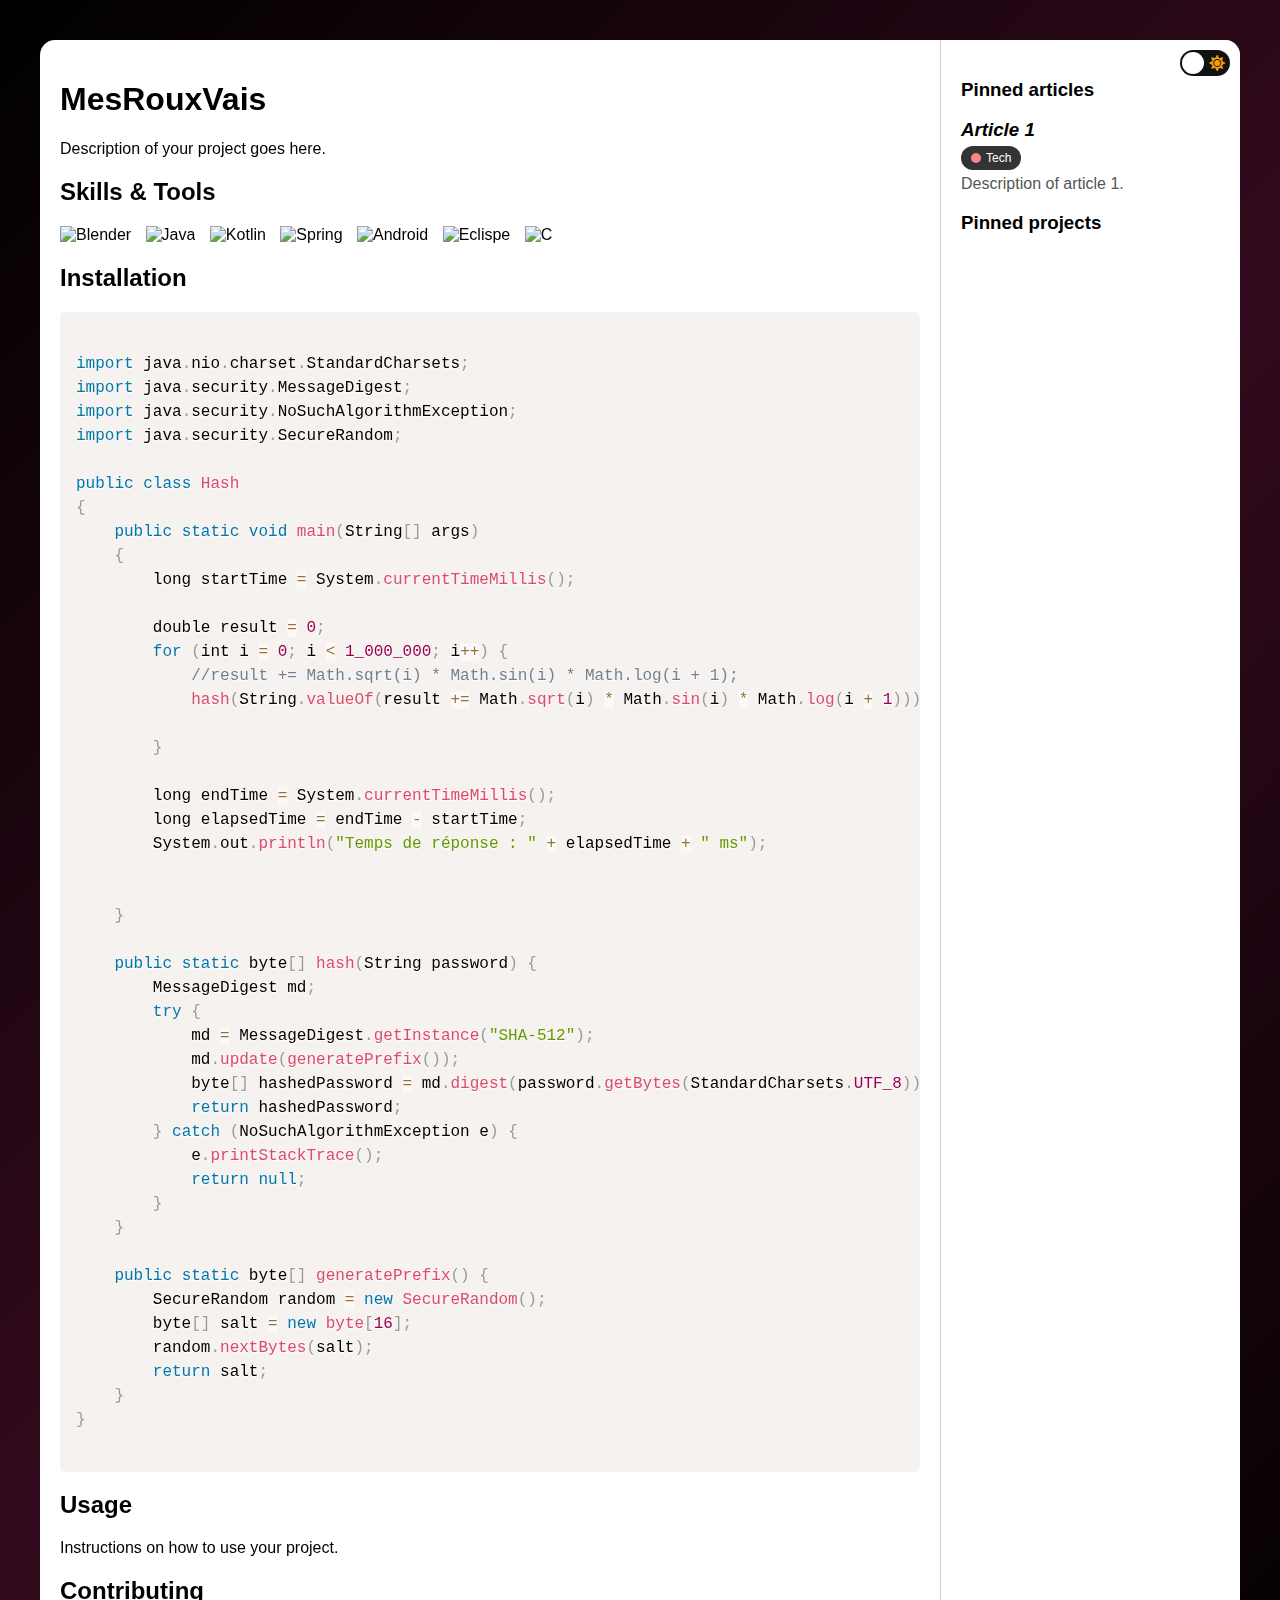
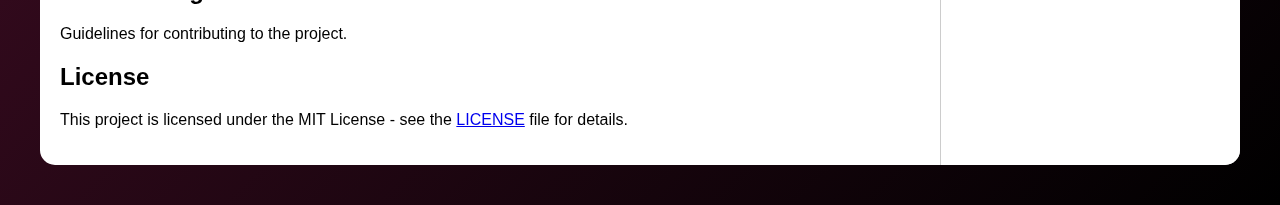
==== index.html @ fc36d923 "google tag" ====
<!DOCTYPE html>
<html lang="en">
<head>
    <!-- Google Tag Manager -->
    <script>(function(w,d,s,l,i){w[l]=w[l]||[];w[l].push({'gtm.start':
        new Date().getTime(),event:'gtm.js'});var f=d.getElementsByTagName(s)[0],
        j=d.createElement(s),dl=l!='dataLayer'?'&l='+l:'';j.async=true;j.src=
        'https://www.googletagmanager.com/gtm.js?id='+i+dl;f.parentNode.insertBefore(j,f);
        })(window,document,'script','dataLayer','GTM-5SFSWWX7');</script>
        <!-- End Google Tag Manager -->
    <meta charset="UTF-8">
    <meta name="viewport" content="width=device-width, initial-scale=1.0">
    <title>mesrouxvais</title>
    <link id="theme-link" rel="stylesheet" href="lighCode.css">
    <link rel="stylesheet" href="https://cdnjs.cloudflare.com/ajax/libs/font-awesome/5.15.3/css/all.min.css" />
    <link id="theme-button" rel="stylesheet" href="darkModeButton right.css">
    <style>

        .dark-mode {
            background: linear-gradient(-45deg, rgb(0, 0, 0), rgb(51, 10, 29), rgb(0, 0, 0));
            color: white;
        }

        .dark-mode .content-wrapper {
            background: #333;
            color: white;
        }

        .dark-mode h1,
        .dark-mode h2,
        .dark-mode p {
            color: white;
        }

        body {
            font-family: Arial, sans-serif;
            display: flex;
            max-width: 100%;
            margin: 0;
            background: linear-gradient(-45deg, rgb(0, 0, 0), rgb(51, 10, 29), rgb(0, 0, 0));
            padding: 40px;

            height: 100%;
            min-height: 100vh;
            background-size: cover;
            background-repeat: no-repeat;
        }
        .content-wrapper {
            display: flex;
            width: 100%;
            background: white;
            border-radius: 15px;
            position: relative;
        }
        .content {
            width: 75%;
            padding: 20px;
            position: relative;
        }
        .sidebar {
            position: relative;
            width: 25%;
            padding: 20px;
            border-left: 1px solid #ccc;
            background: rgba(255, 255, 255, 0.8);
            border-bottom-right-radius: 15px;
            border-top-right-radius: 15px;
        }
        .dark-mode .sidebar{
            background: rgba(20, 20, 20, 0.8);
        }
        .skill-icon {
            margin-right: 10px;
        }
        pre {
            background: #f3f3f3;
            padding: 10px;
            border-radius: 5px;
            overflow-x: auto;
        }
        code {
            background: #f3f3f3;
            padding: 2px 5px;
            border-radius: 3px;
        }
        .article {
            margin-bottom: 15px;
        }
        .article h3 {
            margin: 5px 0;
        }
        .article p {
            margin: 0;
            color: #555;
        }
        .tag { 
            display: inline-flex;
            align-items: center;
            background-color: #333;
            padding: 5px 10px;
            border-radius: 15px;
            font-size: 12px;
            margin-right: 5px; 
            margin-bottom: 5px;
        }
        .tag p{
            color: #fff;
        }
        .tag span{
            content: ' '; display: inline-block; width: 10px; height: 10px; border-radius: 50%; margin-right: 5px;
        }
        .navbar {
            display: none;
        }
        .tab-content.active {
            display: block;
        }

        .picture{
            width: 150px; height: 150px;
            border-radius: 100%;
            position: absolute;
            top: 10px;
            right: 10px;

            display: none;
            
        }
        @media (max-width: 768px) {
            body {
                flex-direction: column;
            }
            .content, .sidebar {
                width: 100%;
                padding: 10px;
                background: rgba(255, 255, 255, 0.9);
            }
            .sidebar {
                border-left: none;
                border-top: 1px solid #ccc;
            }
            .navbar {
                display: flex;
                justify-content: space-around;
                width: 100%;
                background: #333;
                color: #fff;
                padding: 10px;
            }
            .navbar a {
                color: #fff;
                text-decoration: none;
                padding: 10px;
            }
            .navbar a.active {
                background: #575757;
                border-radius: 5px;
            }
        }
    </style>
</head>
<body>
    <!-- Google Tag Manager (noscript) -->
    <noscript><iframe src="https://www.googletagmanager.com/ns.html?id=GTM-5SFSWWX7"
        height="0" width="0" style="display:none;visibility:hidden"></iframe></noscript>
        <!-- End Google Tag Manager (noscript) -->
    <div class="navbar">
        <a href="#" class="tab-link active" data-tab="presentation">Présentation</a>
        <a href="#" class="tab-link" data-tab="articles">Articles</a>
    </div>

    <div class="content-wrapper">
        <div class="content tab-content active" id="presentation">
            <h1>MesRouxVais</h1>
            <p>Description of your project goes here.</p>
            <img class="picture">
            <h2>Skills & Tools</h2>
            <p>
                <img src="https://skillicons.dev/icons?i=blender" alt="Blender" class="skill-icon">
                <img src="https://skillicons.dev/icons?i=java" alt="Java" class="skill-icon">
                <img src="https://skillicons.dev/icons?i=kotlin" alt="Kotlin" class="skill-icon">
                <img src="https://skillicons.dev/icons?i=spring" alt="Spring" class="skill-icon">
                <img src="https://skillicons.dev/icons?i=androidstudio" alt="Android" class="skill-icon">
                <img src="https://skillicons.dev/icons?i=eclipse" alt="Eclispe" class="skill-icon">
                <img src="https://skillicons.dev/icons?i=c" alt="C" class="skill-icon">
            </p>

            <h2>Installation</h2>
            <pre><code class="language-JavaScript">
import java.nio.charset.StandardCharsets;
import java.security.MessageDigest;
import java.security.NoSuchAlgorithmException;
import java.security.SecureRandom;

public class Hash
{
    public static void main(String[] args)
    {
        long startTime = System.currentTimeMillis();
        
        double result = 0;
        for (int i = 0; i < 1_000_000; i++) {
            //result += Math.sqrt(i) * Math.sin(i) * Math.log(i + 1);
            hash(String.valueOf(result += Math.sqrt(i) * Math.sin(i) * Math.log(i + 1)));
            
        }
        
        long endTime = System.currentTimeMillis();
        long elapsedTime = endTime - startTime;
        System.out.println("Temps de réponse : " + elapsedTime + " ms");
        
        
    }
    
    public static byte[] hash(String password) {
        MessageDigest md;
        try {
            md = MessageDigest.getInstance("SHA-512");
            md.update(generatePrefix());
            byte[] hashedPassword = md.digest(password.getBytes(StandardCharsets.UTF_8));
            return hashedPassword;
        } catch (NoSuchAlgorithmException e) {
            e.printStackTrace();
            return null;
        }
    }
    
    public static byte[] generatePrefix() {
        SecureRandom random = new SecureRandom();
        byte[] salt = new byte[16];
        random.nextBytes(salt);
        return salt;
    }
}
            </code></pre>

            <h2>Usage</h2>
            <p>Instructions on how to use your project.</p>

            <h2>Contributing</h2>
            <p>Guidelines for contributing to the project.</p>

            <h2>License</h2>
            <p>This project is licensed under the MIT License - see the <a href="LICENSE">LICENSE</a> file for details.</p>
        </div>

        <div class="sidebar tab-content" id="articles">
            <h3>Pinned articles</h3>
            <div class="darkMode">
                <input type="checkbox" class="checkbox" id="checkbox">
                <label for="checkbox" class="checkbox-label">
                    <i class="fas fa-moon"></i>
                    <i class="fas fa-sun"></i>
                    <span class="ball"></span>
                </label>
            </div>
            <div class="article">
                <h3><em>Article 1</em></h3>
                <div class="tag"><span style="background-color: rgb(252, 133, 133);"></span><p>Tech</p></div>
                <p>Description of article 1.</p>
            </div>
            <h3>Pinned projects</h3>
        </div>
    </div>


    <script src="codeColor.js"></script>
    <script src="darkModeButton.js"></script>
    <script>
        document.querySelectorAll('.tab-link').forEach(link => {
            link.addEventListener('click', function(e) {
                e.preventDefault();
                document.querySelectorAll('.tab-link').forEach(tab => tab.classList.remove('active'));
                document.querySelectorAll('.tab-content').forEach(content => content.classList.remove('active'));
                this.classList.add('active');
                document.getElementById(this.getAttribute('data-tab')).classList.add('active');
            });
        });
    </script>
</body>
</html>
---- lighCode.css ----
/* PrismJS 1.29.0
https://prismjs.com/download.html#themes=prism&languages=markup+css+clike+javascript+java */
code[class*=language-],pre[class*=language-]{color:#000;background:0 0;text-shadow:0 1px #fff;font-family:Consolas,Monaco,'Andale Mono','Ubuntu Mono',monospace;font-size:1em;text-align:left;white-space:pre;word-spacing:normal;word-break:normal;word-wrap:normal;line-height:1.5;-moz-tab-size:4;-o-tab-size:4;tab-size:4;-webkit-hyphens:none;-moz-hyphens:none;-ms-hyphens:none;hyphens:none}code[class*=language-] ::-moz-selection,code[class*=language-]::-moz-selection,pre[class*=language-] ::-moz-selection,pre[class*=language-]::-moz-selection{text-shadow:none;background:#b3d4fc}code[class*=language-] ::selection,code[class*=language-]::selection,pre[class*=language-] ::selection,pre[class*=language-]::selection{text-shadow:none;background:#b3d4fc}@media print{code[class*=language-],pre[class*=language-]{text-shadow:none}}pre[class*=language-]{padding:1em;margin:.5em 0;overflow:auto}:not(pre)>code[class*=language-],pre[class*=language-]{background:#f5f2f0}:not(pre)>code[class*=language-]{padding:.1em;border-radius:.3em;white-space:normal}.token.cdata,.token.comment,.token.doctype,.token.prolog{color:#708090}.token.punctuation{color:#999}.token.namespace{opacity:.7}.token.boolean,.token.constant,.token.deleted,.token.number,.token.property,.token.symbol,.token.tag{color:#905}.token.attr-name,.token.builtin,.token.char,.token.inserted,.token.selector,.token.string{color:#690}.language-css .token.string,.style .token.string,.token.entity,.token.operator,.token.url{color:#9a6e3a;background:hsla(0,0%,100%,.5)}.token.atrule,.token.attr-value,.token.keyword{color:#07a}.token.class-name,.token.function{color:#dd4a68}.token.important,.token.regex,.token.variable{color:#e90}.token.bold,.token.important{font-weight:700}.token.italic{font-style:italic}.token.entity{cursor:help}
---- darkModeButton right.css ----
@import url("https://fonts.googleapis.com/css2?family=Montserrat&display=swap");

* {box-sizing: border-box;}

body {
  font-family: "Montserrat", sans-serif;
}

.darkMode {
  position: absolute;
  top: 10px;
  right: 10px;
}


.checkbox {
    opacity: 0;
    position: absolute;
  }
  
  .checkbox-label {
    background-color: #111;
    width: 50px;
    height: 26px;
    border-radius: 50px;
    position: relative;
    padding: 5px;
    cursor: pointer;
    display: flex;
    justify-content: space-between;
    align-items: center;
  }
  
  .fa-moon {color: #f1c40f;}
  
  .fa-sun {color: #f39c12;}
  
  .checkbox-label .ball {
    background-color: #fff;
    width: 22px;
    height: 22px;
    position: absolute;
    left: 2px;
    top: 2px;
    border-radius: 50%;
    transition: transform 0.3s linear;
  }
  
  .checkbox:checked + .checkbox-label .ball {
    transform: translateX(24px);
  }
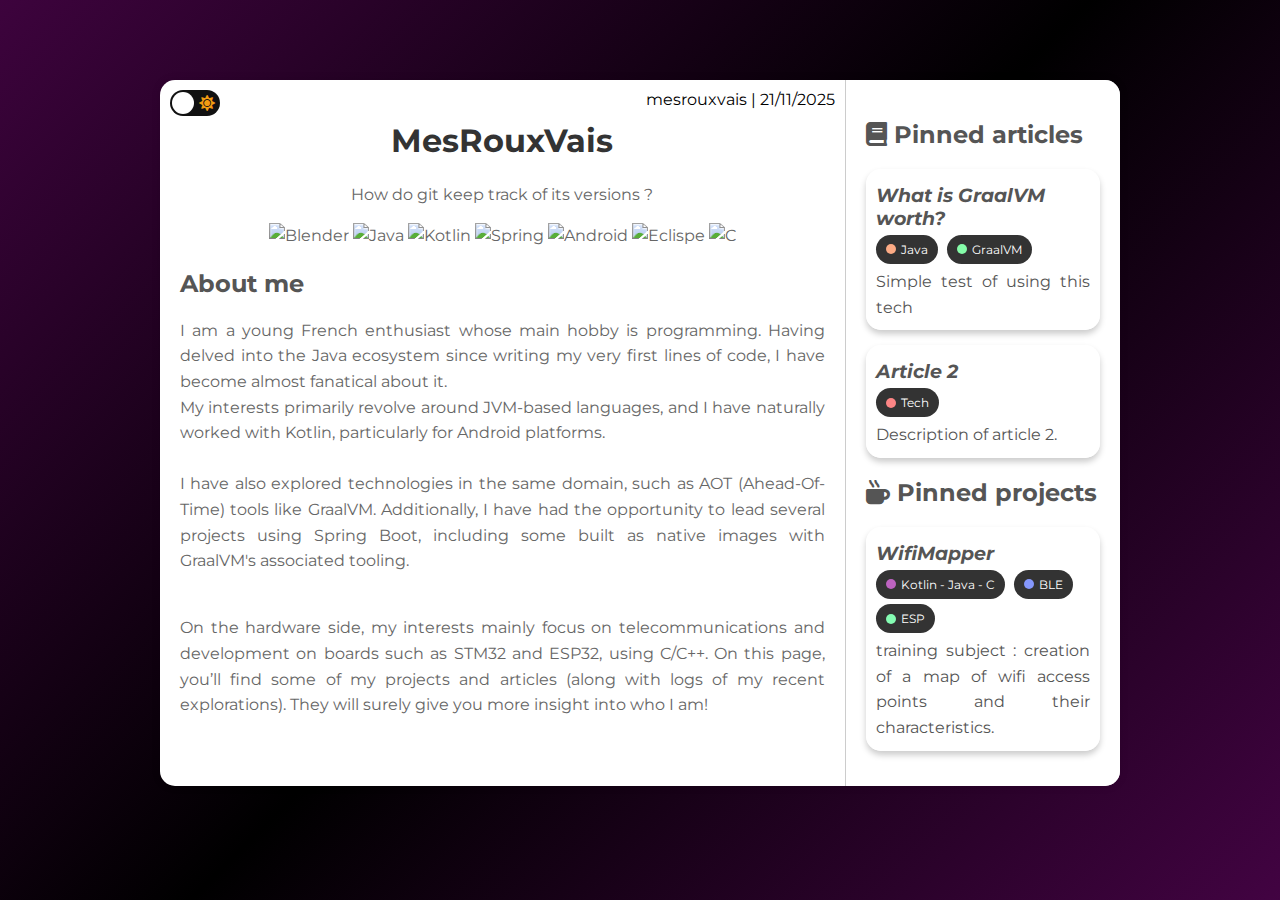
==== commit 038fdc23: "correct" ====
--- a/index.html
+++ b/index.html
@@ -1,90 +1,54 @@
 <!DOCTYPE html>
 <html lang="en">
+
 <head>
-    <!-- Google Tag Manager -->
-    <script>(function(w,d,s,l,i){w[l]=w[l]||[];w[l].push({'gtm.start':
-        new Date().getTime(),event:'gtm.js'});var f=d.getElementsByTagName(s)[0],
-        j=d.createElement(s),dl=l!='dataLayer'?'&l='+l:'';j.async=true;j.src=
-        'https://www.googletagmanager.com/gtm.js?id='+i+dl;f.parentNode.insertBefore(j,f);
-        })(window,document,'script','dataLayer','GTM-5SFSWWX7');</script>
-        <!-- End Google Tag Manager -->
+                                                                <!-- Google tag (gtag.js) -->
+                                                                <script async src="https://www.googletagmanager.com/gtag/js?id=G-9JCMWGTGPD"></script>
+                                                                <script>
+                                                                window.dataLayer = window.dataLayer || [];
+                                                                function gtag(){dataLayer.push(arguments);}
+                                                                gtag('js', new Date());
+
+                                                                gtag('config', 'G-9JCMWGTGPD');
+                                                                </script>
     <meta charset="UTF-8">
     <meta name="viewport" content="width=device-width, initial-scale=1.0">
-    <title>mesrouxvais</title>
+    <title>MesRouxVais</title>
+    <link rel="icon" type="image/png" href="favicon/favicon-96x96.png" sizes="96x96" />
+    <link rel="icon" type="image/svg+xml" href="favicon/favicon.svg" />
+    <link rel="shortcut icon" href="favicon/favicon.ico" />
+    <link rel="apple-touch-icon" sizes="180x180" href="favicon/apple-touch-icon.png" />
+    <meta name="apple-mobile-web-app-title" content="mesrouxvais" />
+    <link rel="manifest" href="favicon/site.webmanifest" />
+    
     <link id="theme-link" rel="stylesheet" href="lighCode.css">
+    <link id="theme-button" rel="stylesheet" href="darkModeButton.css">
     <link rel="stylesheet" href="https://cdnjs.cloudflare.com/ajax/libs/font-awesome/5.15.3/css/all.min.css" />
-    <link id="theme-button" rel="stylesheet" href="darkModeButton right.css">
+    <link rel="stylesheet" href="main.css">
     <style>
-
-        .dark-mode {
-            background: linear-gradient(-45deg, rgb(0, 0, 0), rgb(51, 10, 29), rgb(0, 0, 0));
-            color: white;
-        }
-
-        .dark-mode .content-wrapper {
-            background: #333;
-            color: white;
-        }
-
-        .dark-mode h1,
-        .dark-mode h2,
-        .dark-mode p {
-            color: white;
-        }
-
-        body {
-            font-family: Arial, sans-serif;
-            display: flex;
-            max-width: 100%;
-            margin: 0;
-            background: linear-gradient(-45deg, rgb(0, 0, 0), rgb(51, 10, 29), rgb(0, 0, 0));
-            padding: 40px;
-
-            height: 100%;
-            min-height: 100vh;
-            background-size: cover;
-            background-repeat: no-repeat;
-        }
-        .content-wrapper {
-            display: flex;
-            width: 100%;
-            background: white;
-            border-radius: 15px;
-            position: relative;
-        }
-        .content {
-            width: 75%;
-            padding: 20px;
-            position: relative;
-        }
         .sidebar {
             position: relative;
-            width: 25%;
+            width: 30%;
             padding: 20px;
             border-left: 1px solid #ccc;
             background: rgba(255, 255, 255, 0.8);
             border-bottom-right-radius: 15px;
             border-top-right-radius: 15px;
+            transition: background 0.3s, color 0.3s;
         }
         .dark-mode .sidebar{
             background: rgba(20, 20, 20, 0.8);
         }
-        .skill-icon {
-            margin-right: 10px;
-        }
-        pre {
-            background: #f3f3f3;
-            padding: 10px;
-            border-radius: 5px;
-            overflow-x: auto;
-        }
-        code {
-            background: #f3f3f3;
-            padding: 2px 5px;
-            border-radius: 3px;
-        }
         .article {
             margin-bottom: 15px;
+            background: rgba(255, 255, 255, 0.9);
+            border-radius: 15px;
+            padding: 10px;
+            box-shadow: 0 4px 6px rgba(0, 0, 0, 0.205);
+            flex-direction: column;
+        }
+        .dark-mode .sidebar .article{
+            background: rgba(59, 59, 59, 0.13);
         }
         .article h3 {
             margin: 5px 0;
@@ -109,73 +73,71 @@
         .tag span{
             content: ' '; display: inline-block; width: 10px; height: 10px; border-radius: 50%; margin-right: 5px;
         }
-        .navbar {
-            display: none;
+        .container{
+            display: flex;
+            padding: 0px;
+            max-width: 75%;
+            width: fit-content;
         }
-        .tab-content.active {
-            display: block;
+        .main{
+            position: relative;
+            padding: 20px;
+            width: 75%;
+        }
+        .article-link {
+            text-decoration: none; /* Supprime le soulignement des liens */
+            color: inherit; /* Utilise la couleur par défaut du texte */
+            display: block; /* Permet de rendre le lien "cliquable" partout */
+        }
+        .article-link:hover .article {
+            box-shadow: 0 6px 8px rgba(0, 0, 0, 0.3); /* Effet au survol */
         }
 
-        .picture{
-            width: 150px; height: 150px;
-            border-radius: 100%;
-            position: absolute;
-            top: 10px;
-            right: 10px;
-
-            display: none;
-            
-        }
-        @media (max-width: 768px) {
-            body {
-                flex-direction: column;
+        @media (max-width: 600px) {
+            .container {
+                padding: 5px;
+                width: 100%;
+                max-width: none;
+                margin-top: 0px;
+                margin-bottom: 0px;
+                border-radius: 0px;
+                display: block;
             }
-            .content, .sidebar {
-                width: 100%;
-                padding: 10px;
-                background: rgba(255, 255, 255, 0.9);
+            .main{
+                width: auto;
             }
             .sidebar {
+                /*display: none;*/
+                width: 100%;
                 border-left: none;
-                border-top: 1px solid #ccc;
-            }
-            .navbar {
-                display: flex;
-                justify-content: space-around;
-                width: 100%;
-                background: #333;
-                color: #fff;
-                padding: 10px;
-            }
-            .navbar a {
-                color: #fff;
-                text-decoration: none;
-                padding: 10px;
-            }
-            .navbar a.active {
-                background: #575757;
-                border-radius: 5px;
+                border-radius: 15px;
+                background-color: #f1f1f1;
             }
         }
     </style>
 </head>
+
 <body>
-    <!-- Google Tag Manager (noscript) -->
-    <noscript><iframe src="https://www.googletagmanager.com/ns.html?id=GTM-5SFSWWX7"
-        height="0" width="0" style="display:none;visibility:hidden"></iframe></noscript>
-        <!-- End Google Tag Manager (noscript) -->
-    <div class="navbar">
-        <a href="#" class="tab-link active" data-tab="presentation">Présentation</a>
-        <a href="#" class="tab-link" data-tab="articles">Articles</a>
-    </div>
-
-    <div class="content-wrapper">
-        <div class="content tab-content active" id="presentation">
+    <div class="container">
+        <div class="main">
+            <div class="view-counter">
+                <span id="viewCount">
+                    <span id="autor">mesrouxvais |</span>
+                    <span id="date">21/11/2025</span>
+                    <!--<span id="views">256 </span><i class="fas fa-eye"></i>-->
+                </span>
+            </div>
+            <div class="darkMode">
+                <input type="checkbox" class="checkbox" id="checkbox">
+                <label for="checkbox" class="checkbox-label">
+                    <i class="fas fa-moon"></i>
+                    <i class="fas fa-sun"></i>
+                    <span class="ball"></span>
+                </label>
+            </div>
             <h1>MesRouxVais</h1>
-            <p>Description of your project goes here.</p>
-            <img class="picture">
-            <h2>Skills & Tools</h2>
-            <p>
+            <p style="text-align: center;">How do git keep track of its versions ?</p>
+            <p style="text-align: center;">
                 <img src="https://skillicons.dev/icons?i=blender" alt="Blender" class="skill-icon">
                 <img src="https://skillicons.dev/icons?i=java" alt="Java" class="skill-icon">
                 <img src="https://skillicons.dev/icons?i=kotlin" alt="Kotlin" class="skill-icon">
@@ -185,97 +147,53 @@
                 <img src="https://skillicons.dev/icons?i=c" alt="C" class="skill-icon">
             </p>
 
-            <h2>Installation</h2>
-            <pre><code class="language-JavaScript">
-import java.nio.charset.StandardCharsets;
-import java.security.MessageDigest;
-import java.security.NoSuchAlgorithmException;
-import java.security.SecureRandom;
+            <h2>About me</h2>
+            <p>
+                I am a young French enthusiast whose main hobby is programming. Having delved into the Java ecosystem since writing my very first lines of code, I have become almost fanatical about it. <br>
 
-public class Hash
-{
-    public static void main(String[] args)
-    {
-        long startTime = System.currentTimeMillis();
+                My interests primarily revolve around JVM-based languages, and I have naturally worked with Kotlin, particularly for Android platforms.<br><br> I have also explored technologies in the same domain, such as AOT (Ahead-Of-Time) tools like GraalVM. Additionally, I have had the opportunity to lead several projects using Spring Boot, including some built as native images with GraalVM's associated tooling.<br><br>
+            </p>
+            <p>
+                On the hardware side, my interests mainly focus on telecommunications and development on boards such as STM32 and ESP32, using C/C++.
+                
+                On this page, you’ll find some of my projects and articles (along with logs of my recent explorations). They will surely give you more insight into who I am!
+            </p>
+            
+        </div>
+        <div class="sidebar tab-content" id="articles">
+            <h2><i class="fas fa-book"></i> Pinned articles</h2>
+            <a href="graalvmbenchmark.html" class="article-link">
+                <div class="article">
+                    <h3><em>What is GraalVM worth?</em></h3>
+                    <div class="tag"><span style="background-color: rgb(252, 171, 133);"></span><p>Java</p></div>
+                    <div class="tag"><span style="background-color: rgb(133, 252, 169);"></span><p>GraalVM</p></div>
+                    <p>Simple test of using this tech</p>
+                </div>
+            </a>
         
-        double result = 0;
-        for (int i = 0; i < 1_000_000; i++) {
-            //result += Math.sqrt(i) * Math.sin(i) * Math.log(i + 1);
-            hash(String.valueOf(result += Math.sqrt(i) * Math.sin(i) * Math.log(i + 1)));
-            
-        }
-        
-        long endTime = System.currentTimeMillis();
-        long elapsedTime = endTime - startTime;
-        System.out.println("Temps de réponse : " + elapsedTime + " ms");
-        
-        
-    }
-    
-    public static byte[] hash(String password) {
-        MessageDigest md;
-        try {
-            md = MessageDigest.getInstance("SHA-512");
-            md.update(generatePrefix());
-            byte[] hashedPassword = md.digest(password.getBytes(StandardCharsets.UTF_8));
-            return hashedPassword;
-        } catch (NoSuchAlgorithmException e) {
-            e.printStackTrace();
-            return null;
-        }
-    }
-    
-    public static byte[] generatePrefix() {
-        SecureRandom random = new SecureRandom();
-        byte[] salt = new byte[16];
-        random.nextBytes(salt);
-        return salt;
-    }
-}
-            </code></pre>
-
-            <h2>Usage</h2>
-            <p>Instructions on how to use your project.</p>
-
-            <h2>Contributing</h2>
-            <p>Guidelines for contributing to the project.</p>
-
-            <h2>License</h2>
-            <p>This project is licensed under the MIT License - see the <a href="LICENSE">LICENSE</a> file for details.</p>
+            <a href="article2.html" class="article-link">
+                <div class="article">
+                    <h3><em>Article 2</em></h3>
+                    <div class="tag"><span style="background-color: rgb(252, 133, 133);"></span><p>Tech</p></div>
+                    <p>Description of article 2.</p>
+                </div>
+            </a>
+            <h2><i class="fas fa-mug-hot"></i> Pinned projects</h2>
+            <a href="https://github.com/MesRouxVais/wifiMapper" class="article-link">
+                <div class="article">
+                    <h3><em>WifiMapper</em></h3>
+                    <div class="tag"><span style="background-color: rgb(189, 99, 192);"></span><p>Kotlin - Java - C</p></div>
+                    <div class="tag"><span style="background-color: rgb(133, 151, 252);"></span><p>BLE</p></div>
+                    <div class="tag"><span style="background-color: rgb(133, 252, 179);"></span><p>ESP</p></div>
+                    <p>training subject : creation of a map of wifi access points and their characteristics.</p>
+                </div>
+            </a>
         </div>
 
-        <div class="sidebar tab-content" id="articles">
-            <h3>Pinned articles</h3>
-            <div class="darkMode">
-                <input type="checkbox" class="checkbox" id="checkbox">
-                <label for="checkbox" class="checkbox-label">
-                    <i class="fas fa-moon"></i>
-                    <i class="fas fa-sun"></i>
-                    <span class="ball"></span>
-                </label>
-            </div>
-            <div class="article">
-                <h3><em>Article 1</em></h3>
-                <div class="tag"><span style="background-color: rgb(252, 133, 133);"></span><p>Tech</p></div>
-                <p>Description of article 1.</p>
-            </div>
-            <h3>Pinned projects</h3>
-        </div>
     </div>
-
 
     <script src="codeColor.js"></script>
     <script src="darkModeButton.js"></script>
-    <script>
-        document.querySelectorAll('.tab-link').forEach(link => {
-            link.addEventListener('click', function(e) {
-                e.preventDefault();
-                document.querySelectorAll('.tab-link').forEach(tab => tab.classList.remove('active'));
-                document.querySelectorAll('.tab-content').forEach(content => content.classList.remove('active'));
-                this.classList.add('active');
-                document.getElementById(this.getAttribute('data-tab')).classList.add('active');
-            });
-        });
-    </script>
 </body>
-</html>
+
+</html>--- a/darkModeButton.css
+++ b/darkModeButton.css
@@ -0,0 +1,53 @@
+@import url("https://fonts.googleapis.com/css2?family=Montserrat&display=swap");
+
+* {box-sizing: border-box;}
+
+body {
+  font-family: "Montserrat", sans-serif;
+}
+
+.darkMode {
+  position: absolute;
+  top: 10px;
+  left: 10px;
+  z-index: 999; /* Assure qu'il est au-dessus de tout */
+}
+
+
+.checkbox {
+    opacity: 0;
+    position: absolute;
+  }
+  
+  .checkbox-label {
+    background-color: #111;
+    width: 50px;
+    height: 26px;
+    border-radius: 50px;
+    position: relative;
+    padding: 5px;
+    cursor: pointer;
+    display: flex;
+    justify-content: space-between;
+    align-items: center;
+  }
+  
+  .fa-moon {color: #f1c40f;}
+  
+  .fa-sun {color: #f39c12;}
+  
+  .checkbox-label .ball {
+    background-color: #fff;
+    width: 22px;
+    height: 22px;
+    position: absolute;
+    left: 2px;
+    top: 2px;
+    border-radius: 50%;
+    transition: transform 0.3s linear;
+  }
+  
+  .checkbox:checked + .checkbox-label .ball {
+    transform: translateX(24px);
+  }
+  
--- a/main.css
+++ b/main.css
@@ -0,0 +1,186 @@
+* {
+    box-sizing: border-box;
+}
+
+body {
+    margin: 0;
+    font-family: "Montserrat", sans-serif;
+    background: linear-gradient(-45deg, rgb(66, 3, 66), black, rgb(61, 3, 61));
+    display: flex;
+    flex-direction: column;
+    align-items: center;
+    transition: background 0.3s, color 0.3s;
+
+    height: 100%;
+    min-height: 100vh;
+    background-size: cover;
+    background-repeat: no-repeat;
+}
+
+.container {
+    position: relative;
+    background: white;
+    padding: 20px;
+    border-radius: 15px;
+    width: 80%;
+    max-width: 800px;
+    box-shadow: 0 0 10px rgba(0, 0, 0, 0.1);
+    margin-top: 80px;
+    margin-bottom: 80px;
+    /* To avoid overlap with navbar */
+    transition: background 0.3s, color 0.3s;
+}
+
+h1 {
+    text-align: center;
+    color: #333;
+}
+
+h2,h3{
+    color: #555;
+}
+
+p {
+    color: #666;
+    line-height: 1.6;
+    text-align: justify;
+}
+
+.chart-container {
+    margin-top: 20px;
+}
+
+.dark-mode {
+    background: linear-gradient(-45deg, rgb(0, 0, 0), rgb(51, 10, 29), rgb(0, 0, 0));
+    color: white;
+}
+
+.dark-mode .container {
+    background: #333;
+    color: white;
+}
+
+.dark-mode h1,
+.dark-mode h2,
+.dark-mode p {
+    color: white;
+}
+
+summary {
+    list-style-type: none;
+    /* Supprime la puce par défaut */
+    position: relative;
+    cursor: pointer;
+    font-weight: bold;
+    color: #3366cc;
+    padding: 0.5em 1em;
+    border-bottom: 2px solid transparent;
+    /* Bordure transparente pour l'animation */
+}
+
+summary:hover {
+    color: #ce0e58;
+    border-bottom: 2px solid #ce0e58;
+    /* Change la couleur de la bordure au survol */
+}
+
+
+.view-counter {
+    position: absolute;
+    top: 10px;
+    right: 10px;
+    display: flex;
+    align-items: center;
+}
+.view-counter i {
+    margin-right: 5px;
+    color: #333;
+}
+.dark-mode .view-counter i{
+    color: #ccc;
+}
+
+
+li {
+    color: #666;
+    line-height: 1.6;
+    padding-top: 20px;
+}
+.dark-mode li{
+    color: white;
+}
+
+
+
+/*sommmmmmmmmmmmairreeeeeeee*/
+.toc-container {
+    margin: 20px;
+    padding: 20px;
+    border: 1px solid #ccc;
+    background-color: #f9f9f9;
+}
+.toc-title {
+    font-size: 1.5em;
+    margin-bottom: 10px;
+}
+.toc-list {
+    list-style-type: none;
+    padding: 0;
+}
+.toc-list li {
+    margin: 5px 0;
+    padding-top: 0px;
+}
+.toc-list li a {
+    text-decoration: none;
+    color: #3366cc;
+}
+.toc-list li a:hover {
+    text-decoration: underline;
+    color: #ce0e58;
+}
+.dark-mode .toc-container{
+    background-color: #333;
+}
+
+
+/*table*/
+table {
+    width: 100%;
+    border-collapse: collapse;
+    margin: 20px 0;
+    font-size: 1em;
+    font-family: Arial, sans-serif;
+    text-align: left;
+}
+th, td {
+    padding: 12px 15px;
+    border: 1px solid #ddd;
+}
+th {
+    background-color: #f4f4f4;
+}
+.dark-mode th{
+    background-color: #575757;
+}
+.checkmark {
+    color: green;
+    font-weight: bold;
+}
+.crossmark {
+    color: red;
+    font-weight: bold;
+}
+
+
+
+@media (max-width: 600px) {
+    .container {
+        padding: 20px;
+        width: 100%;
+        max-width: none;
+        margin-top: 0px;
+        margin-bottom: 0px;
+        border-radius: 0px;
+    }
+}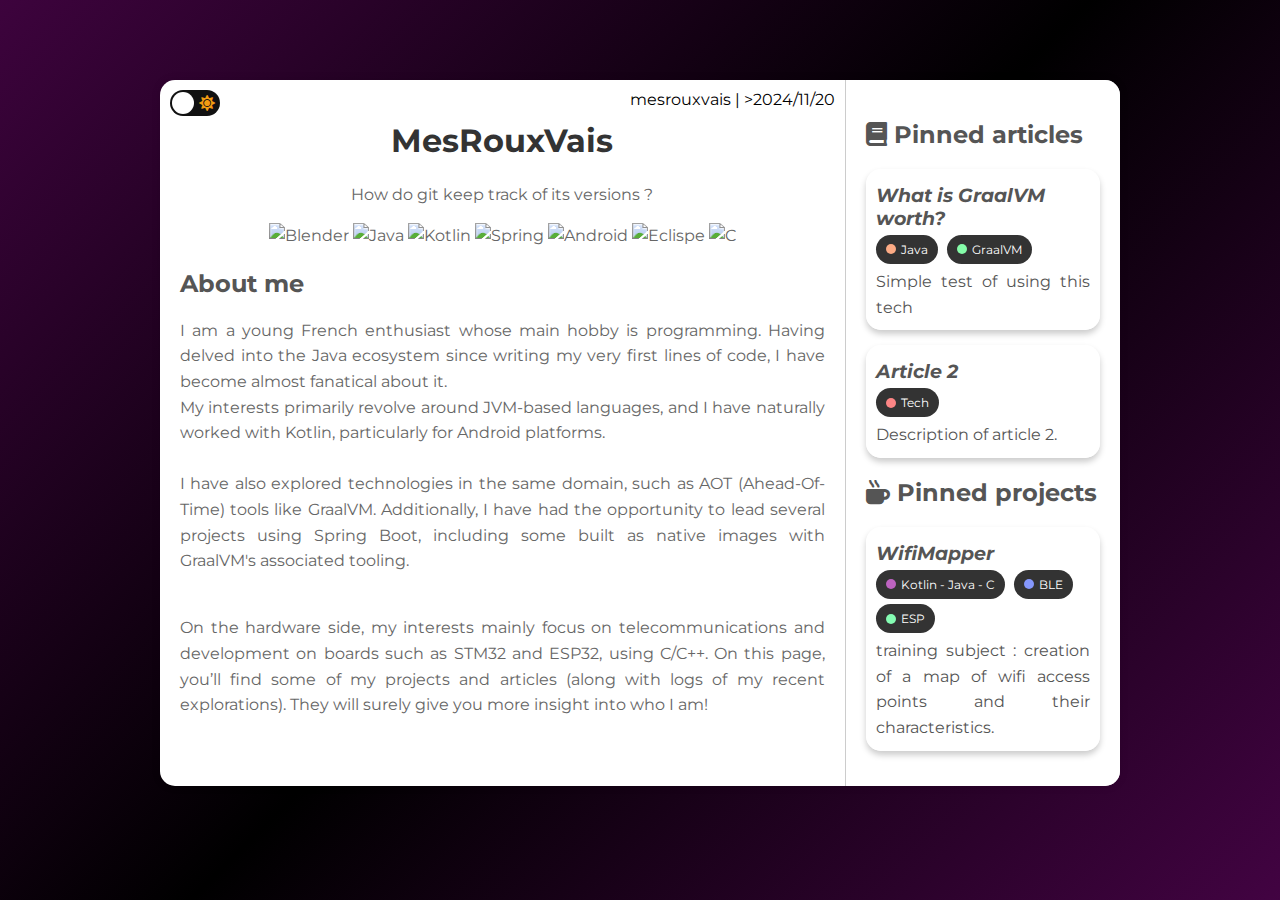
==== commit 0eb262b4: "C4" ====
--- a/index.html
+++ b/index.html
@@ -14,12 +14,7 @@
     <meta charset="UTF-8">
     <meta name="viewport" content="width=device-width, initial-scale=1.0">
     <title>MesRouxVais</title>
-    <link rel="icon" type="image/png" href="favicon/favicon-96x96.png" sizes="96x96" />
-    <link rel="icon" type="image/svg+xml" href="favicon/favicon.svg" />
-    <link rel="shortcut icon" href="favicon/favicon.ico" />
-    <link rel="apple-touch-icon" sizes="180x180" href="favicon/apple-touch-icon.png" />
-    <meta name="apple-mobile-web-app-title" content="mesrouxvais" />
-    <link rel="manifest" href="favicon/site.webmanifest" />
+    <link rel="icon" type="image/x-icon" href="/images/favicon.ico">
     
     <link id="theme-link" rel="stylesheet" href="lighCode.css">
     <link id="theme-button" rel="stylesheet" href="darkModeButton.css">
@@ -123,7 +118,7 @@
             <div class="view-counter">
                 <span id="viewCount">
                     <span id="autor">mesrouxvais |</span>
-                    <span id="date">21/11/2025</span>
+                    <span id="date">>2024/11/20</span>
                     <!--<span id="views">256 </span><i class="fas fa-eye"></i>-->
                 </span>
             </div>
@@ -162,7 +157,7 @@
         </div>
         <div class="sidebar tab-content" id="articles">
             <h2><i class="fas fa-book"></i> Pinned articles</h2>
-            <a href="graalvmbenchmark.html" class="article-link">
+            <a href="graalvm-performance.html" class="article-link">
                 <div class="article">
                     <h3><em>What is GraalVM worth?</em></h3>
                     <div class="tag"><span style="background-color: rgb(252, 171, 133);"></span><p>Java</p></div>
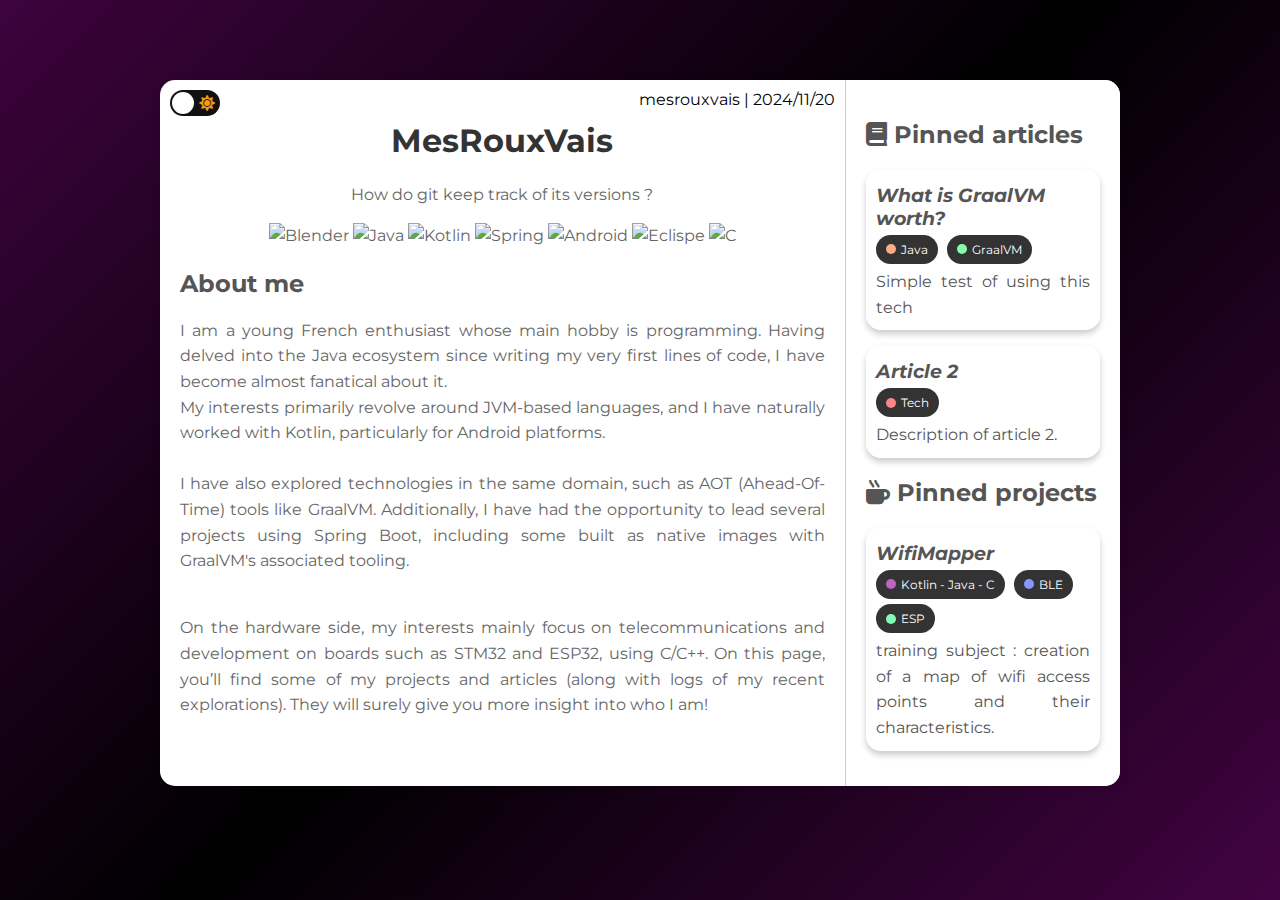
==== commit 885bc1a8: "ble" ====
--- a/index.html
+++ b/index.html
@@ -118,7 +118,7 @@
             <div class="view-counter">
                 <span id="viewCount">
                     <span id="autor">mesrouxvais |</span>
-                    <span id="date">>2024/11/20</span>
+                    <span id="date">2024/11/20</span>
                     <!--<span id="views">256 </span><i class="fas fa-eye"></i>-->
                 </span>
             </div>
--- a/main.css
+++ b/main.css
@@ -16,6 +16,7 @@
     background-size: cover;
     background-repeat: no-repeat;
 }
+
 
 .container {
     position: relative;
@@ -62,9 +63,11 @@
 
 .dark-mode h1,
 .dark-mode h2,
+.dark-mode h3,
 .dark-mode p {
     color: white;
 }
+
 
 summary {
     list-style-type: none;
@@ -172,7 +175,12 @@
     font-weight: bold;
 }
 
-
+.dark-mode table{
+    background-color: #1d1d1d;
+}
+.dark-mode th{
+    background-color: #131313;
+}
 
 @media (max-width: 600px) {
     .container {
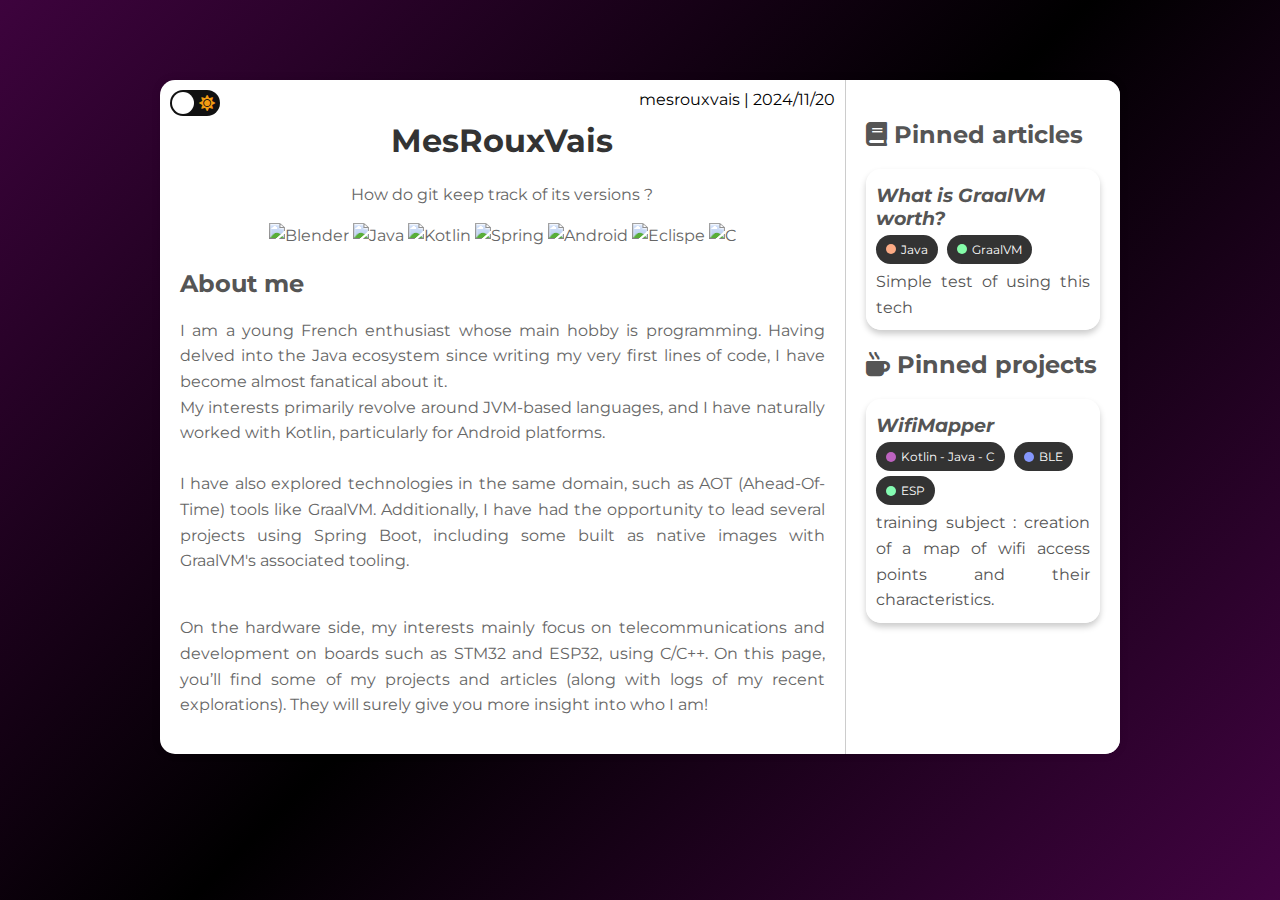
==== commit 1adafc7a: "ble2" ====
--- a/index.html
+++ b/index.html
@@ -165,16 +165,8 @@
                     <p>Simple test of using this tech</p>
                 </div>
             </a>
-        
-            <a href="article2.html" class="article-link">
-                <div class="article">
-                    <h3><em>Article 2</em></h3>
-                    <div class="tag"><span style="background-color: rgb(252, 133, 133);"></span><p>Tech</p></div>
-                    <p>Description of article 2.</p>
-                </div>
-            </a>
             <h2><i class="fas fa-mug-hot"></i> Pinned projects</h2>
-            <a href="https://github.com/MesRouxVais/wifiMapper" class="article-link">
+            <a href="/projects/blemapper.html" class="article-link">
                 <div class="article">
                     <h3><em>WifiMapper</em></h3>
                     <div class="tag"><span style="background-color: rgb(189, 99, 192);"></span><p>Kotlin - Java - C</p></div>
